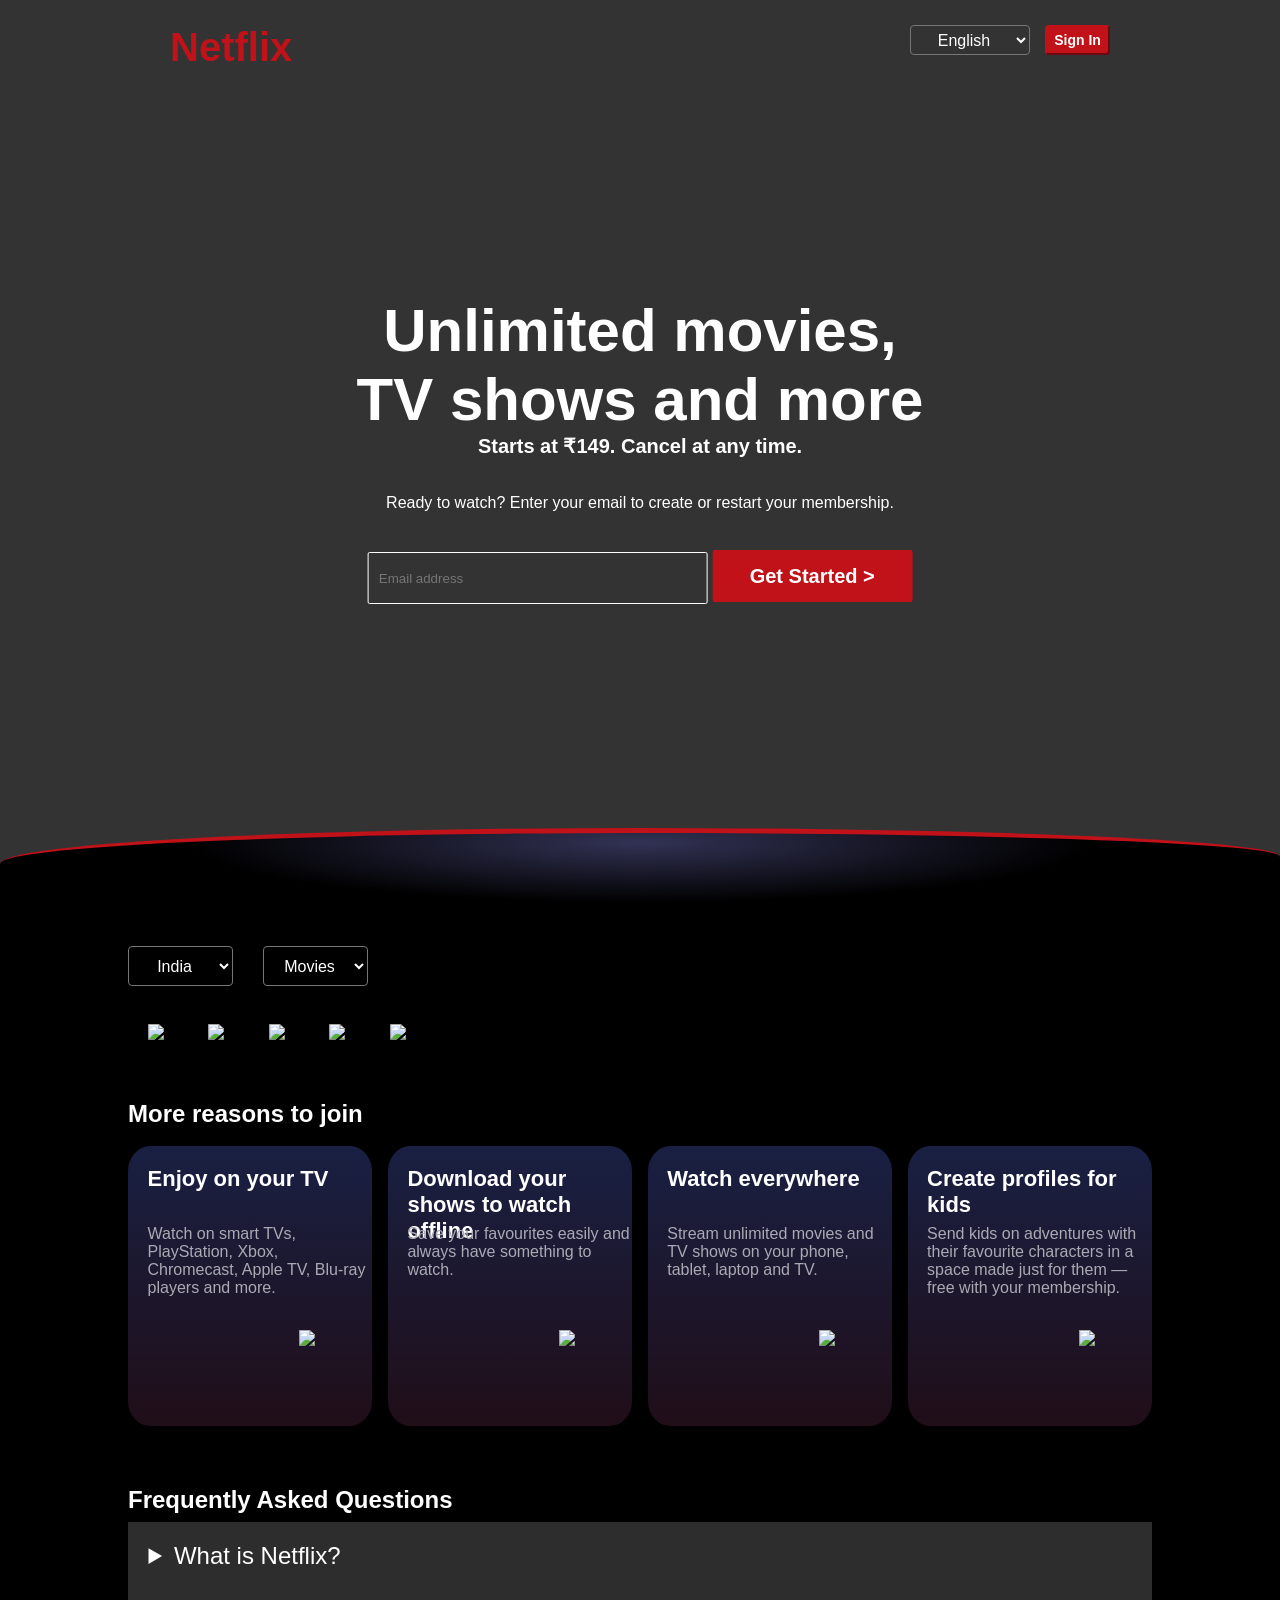
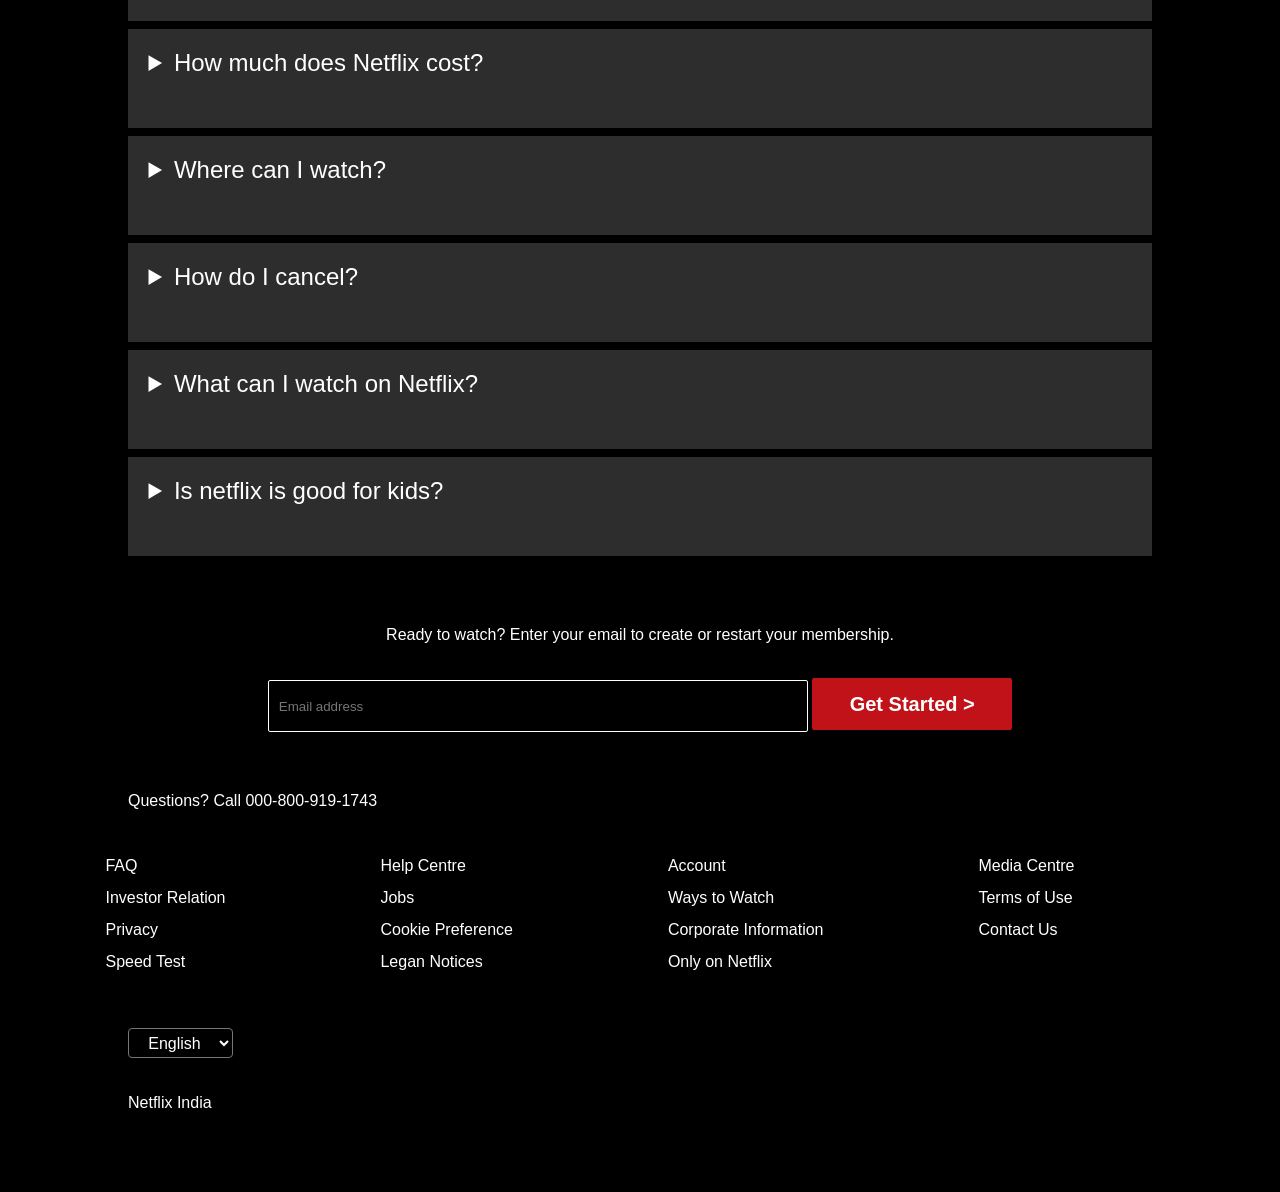
==== Index.html @ 8999e357 "new commit" ====
<!DOCTYPE html>
<html lang="en">
<head>
    <meta charset="UTF-8">
    <meta name="viewport" content="width=device-width, initial-scale=1.0">
    <title>Netflix</title>
    <link rel="stylesheet" href="index.css">
</head>

<body>
    <div id="banner">

    <nav id="header">
        <div id="logo">Netflix</div>
        <div class="language">
        <select>
            <option>English</option>
            <option>हिन्दी</option>
        </select>
        <input type="button" value="Sign In" name="button" id="menu-button">
        </div>
    </nav>   

    <div id="banner-content">
        <h1 id="main-heading">Unlimited movies,</br> TV shows and more</h1>
    </br>
        <h4>Starts at ₹149. Cancel at any time.</h4>
        </br> </br>    
        <p id="banner-paragraph">Ready to watch? Enter your email to create or restart your membership.</p>
        </br>
        <span class="banner-form">
            <input type ="email" name="email" placeholder="Email address" class="email">
            <input type ="button" value="Get Started >" name="button" class="form-button">
        </span>

        
    </div>
    </div>

    <div id="banner-bottom-line"></div>
    
    <div class="content-part">
        <div class="content-box">
            <h2>Trending Now</h2>
        </br>
            <div class="language">
            <select>
                <option>India</option>
                <option>Global</option>
            </select>
            <select>
                <option>Movies</option>
                <option>Tv Shows</option>
            </select>
            </div>
        </br>
            <div class="movie-card">
                <img src="https://occ-0-2483-3646.1.nflxso.net/dnm/api/v6/mAcAr9TxZIVbINe88xb3Teg5_OA/[base64].webp">
                <img src="https://occ-0-2483-3646.1.nflxso.net/dnm/api/v6/mAcAr9TxZIVbINe88xb3Teg5_OA/AAAABRh-gv1FQdodOSeMDRsLwy4WESuMjUaflt5lJieY8l_XVXnoZuabtBVmGfyYgqj-spmMyW62FOxFK-YxssQ-z5dmMEoTSre0Kdx8E6y74dzKprPzKEsvlsZONM8rQ4EQk0TF2OLJtz-Bc_hnwSblBS0TvIw4Xik5Iyk.webp">
                <img src="https://occ-0-2483-3646.1.nflxso.net/dnm/api/v6/mAcAr9TxZIVbINe88xb3Teg5_OA/[base64].webp">
                <img src="https://occ-0-2483-3646.1.nflxso.net/dnm/api/v6/mAcAr9TxZIVbINe88xb3Teg5_OA/[base64].webp">
                <img src="https://occ-0-2483-3646.1.nflxso.net/dnm/api/v6/mAcAr9TxZIVbINe88xb3Teg5_OA/[base64].webp">            
            </div>
        </br></br>
            <h2>More reasons to join</h2>
            </br>
            <div class="card-box">
                <div class="card">
                    <h3>Enjoy on your TV</h3>
                    <p>Watch on smart TVs, PlayStation, Xbox, Chromecast, Apple TV, Blu-ray players and more.</p>
                    <img src="https://cdn-icons-png.flaticon.com/128/3475/3475330.png">
                </div>
                <div class="card">
                    <h3>Download your shows to watch offline</h3>
                    <p>Save your favourites easily and always have something to watch.</p>
                    <img src="https://cdn-icons-png.flaticon.com/128/3475/3475148.png">
                </div>
                <div class="card">
                    <h3>Watch everywhere</h3>
                    <p>Stream unlimited movies and TV shows on your phone, tablet, laptop and TV.</p>
                    <img src="https://cdn-icons-png.flaticon.com/128/2961/2961034.png">
                </div>
                <div class="card">
                    <h3>Create profiles for kids</h3>
                    <p>Send kids on adventures with their favourite characters in a space made just for them — free with your membership.</p>
                    <img src="https://cdn-icons-png.flaticon.com/128/3470/3470253.png">
                </div>
            </div>
            <div class="faq-section">
                <h2>Frequently Asked Questions</h2>
                <div class="faq-container">
                    <details>
                        <summary class="faq-heading">What is Netflix?</summary>
                        <p>Netflix is a streaming service that offers a wide variety of award-winning TV shows, movies, anime, documentaries and more – on thousands of internet-connected devices. </br></br>
                            You can watch as much as you want, whenever you want, without a single ad – all for one low monthly price. There's always something new to discover, and new TV shows and movies are added every week!
                            </p>
                    </details>
                    <details>
                        <summary class="faq-heading">How much does Netflix cost?</summary>
                        <p>Watch Netflix on your smartphone, tablet, Smart TV, laptop, or streaming device, all for one fixed monthly fee. Plans range from ₹149 to ₹649 a month. No extra costs, no contracts.
                            </p>
                    </details>
                    <details>
                        <summary class="faq-heading">Where can I watch?</summary>
                        <p>Watch anywhere, anytime. Sign in with your Netflix account to watch instantly on the web at netflix.com from your personal computer or on any internet-connected device that offers the Netflix app, including smart TVs, smartphones, tablets, streaming media players and game consoles.
                        </br></br>
                            You can also download your favourite shows with the iOS or Android app. Use downloads to watch while you're on the go and without an internet connection. Take Netflix with you anywhere.</p>
                    </details>
                    <details>
                        <summary class="faq-heading">How do I cancel?</summary>
                        <p>Netflix is flexible. There are no annoying contracts and no commitments. You can easily cancel your account online in two clicks. There are no cancellation fees – start or stop your account anytime.</p>
                    </details>
                    <details>
                        <summary class="faq-heading">What can I watch on Netflix?</summary>
                        <p>Netflix has an extensive library of feature films, documentaries, TV shows, anime, award-winning Netflix originals, and more. Watch as much as you want, anytime you want.</p>
                    </details>
                    <details>
                        <summary class="faq-heading">Is netflix is good for kids?</summary>
                        <p>The Netflix Kids experience is included in your membership to give parents control while kids enjoy family-friendly TV shows and films in their own space.
                        </br></br>
                            Kids profiles come with PIN-protected parental controls that let you restrict the maturity rating of content kids can watch and block specific titles you don’t want kids to see.</p>
                    </details>
                        </div>
                        </div>
        <div id="footer-form">
        <div class="bottom-form">
            <p>Ready to watch? Enter your email to create or restart your membership.</p>
            <span class="banner-form">
                <input type ="email" name="email" placeholder="Email address" class="email">
                <input type ="button" value="Get Started >" name="button" class="form-button">
            </span>
        </div>
        </div>                  
        
        <div class="footer-part">
            <p>Questions? Call 000-800-919-1743</p>
            <footer>
            <ul class="footer-links">
                <li>FAQ</li>
                <li>Investor Relation</li>
                <li>Privacy</li>
                <li>Speed Test</li>
                </ul>
            <ul class="footer-links">
                <li>Help Centre</li>
                <li>Jobs</li>
                <li>Cookie Preference</li>
                <li>Legan Notices</li>
            </ul>
            <ul class="footer-links">
                <li>Account</li>
                <li>Ways to Watch</li>
                <li>Corporate Information</li>
                <li>Only on Netflix</li>
            </ul>
            <ul class="footer-links">
                <li>Media Centre</li>
                <li>Terms of Use</li>
                <li>Contact Us</li>
            </ul>
        </footer>
        </div>
        <div class="footer-language">
        <div class="language">
        <select>
            <option>English</option>
            <option>हिन्दी</option>
        </select>
        </div>
        </div>
    </br></br>
    <p style="padding-bottom: 5rem;">Netflix India</p>
        </div>
    </div>
    
</body>
</html>
---- index.css ----
*{
    color: white;
    font-family: 'Segoe UI', Tahoma, Geneva, Verdana, sans-serif;
    margin: 0;
    padding: 0;
    box-sizing: border-box;
}

#header{
    display: flex;
    justify-content: space-between;
    padding-left: 170px;
    padding-right: 170px;
    padding-top: 25px;
    
}

#logo{
    font-size: 40px;
    font-weight: bolder;
    font-family: etflix Sans, Helvetica Neue, Segoe UI, Roboto, Ubuntu, sans-serif;
    color:#C11119;
    z-index: 2;
}

.language {
    height: 30px;
    width: 200px;
    z-index: 3;
    display: flex;
    justify-content:space-between;
}

.language select {
    background: transparent;
    width: 120px;
    border-radius: 4px;
    font-size: 16px;

}

#menu-button {
    background-color: #C11119;
    font-size: 14px;
    font-weight: 600;
    border-radius: 4px;
    border-color: #C11119;
    width: 65px;
    
}

#banner{
    background-image: url(../Netflix\ Design/Netflix-Banner.jpg);
    background-repeat: no-repeat;
    background-size: cover;
    height: 100vh;
    position: relative;
    /* clip-path: polygon(50% 0%, 100% 0, 100% 100%, 72% 97%, 57% 96%, 40% 96%, 24% 97%, 0 100%, 0 0) */
}


#banner::before {
    content: '';
    position: absolute;
    top: 0;
    left: 0;
    width: 100%;
    height: 100%;
    background: rgba(0,0,0,0.8);
    z-index: 1;
}


#banner-content{
    text-align: center;
    position: absolute;
    z-index: 2;
    top: 50%;
    left: 50%;
    transform: translate(-50%, -50%);
}

#main-heading{
    font-size: 60px;
    font-weight: 900;
}

h4 {
    font-size: 20px;
    font-weight: 700;
    margin-top: -18px;
}

#banner-paragraph {
    font-size: 16px;
    font-weight: 400;
}

.banner-form .email {
    width: 340px;
    height: 52px;
    padding: 10px;
    border: 1px solid;
    border-radius: 2px;
    background-color: transparent;
}

.banner-form .form-button {
    width: 200px;
    height: 52px;
    margin-top: 20px; 
    border: none;
    border-radius: 2px;
    background-color: #C11119;
    font-size: 20px;
    font-weight: 700;
}

#banner-bottom-line {
    height: 100px;
    width: 100%;
    position: absolute;
    top: 92vh;
    border-top:5px solid #C11119;
    border-top-left-radius: 70% 50%;
    border-top-right-radius: 70% 40%;
    background-image: radial-gradient(ellipse at 50% 10%, rgb(50, 50, 85), black 50%);
    z-index: 3;
}

.content-part {
    height: auto;
    width: 100%;
    background-color: black;
}

.content-box{
    height: auto;
    width: 80%;
    margin: auto;
}

.content-box .language {
    width: 240px;
    height: 40px;
}

.content-box .language select {
    width: 105px;
}

.movie-card {
    width: 100%;
}

.movie-card img{
    gap: 20px;
    margin: 20px;
    border-radius: 5%;
}

.card-box {
    display: flex;
    gap: 1.5%;

}

.card {
    height: 280px;
    width: 300px; 
    background: linear-gradient(#192043, #200E18);
    border-radius: 9%;
}

.card h3 {
    margin: 8%;
    font-size: 22px;
    height: 40px;
}

.card p {
    margin-left: 8%;
    margin-top: 8%;
    color: #AAAAB4;
    height: 80px;
}

.card img {
    height: 70px;
    margin-left: 70%;
    margin-top: 10%;
}

.faq-section {
  margin-top: 60px;
}

.faq-container {
    display: inline;
    font-size: 24px;
}

.faq-container .faq-heading {
    margin-top: 8px;
    padding-top: 2%;
    padding-left: 2%;
    height: 11vh;
    width: 100%;
    background-color: #2D2D2D;
    cursor: pointer;
}

.faq-container p {
    background-color: #2D2D2D;
    margin-top: 0.2%;
    width: 100%;
    padding: 20px;
}

#footer-form {
    margin-top: 70px;
    text-align: center;
}

#footer-form .bottom-form .email {
    width: 540px;
}

#footer-form .bottom-form p {
    margin-bottom: 14px;
}

.footer-part {
    margin-top: 60px;
}

footer {
    display: flex;
    margin-top: 40px;
    justify-content: space-around;
    /* flex-wrap: wrap; */
    margin-left: -100px;

}

.footer-links {
    line-height: 2;
    list-style-type: none;
}

.footer-language {
    margin-top: 50px;
}

.footer-language .language {
    height: 30px;
}

.language select option {
    color: black;
    text-align: center;
}
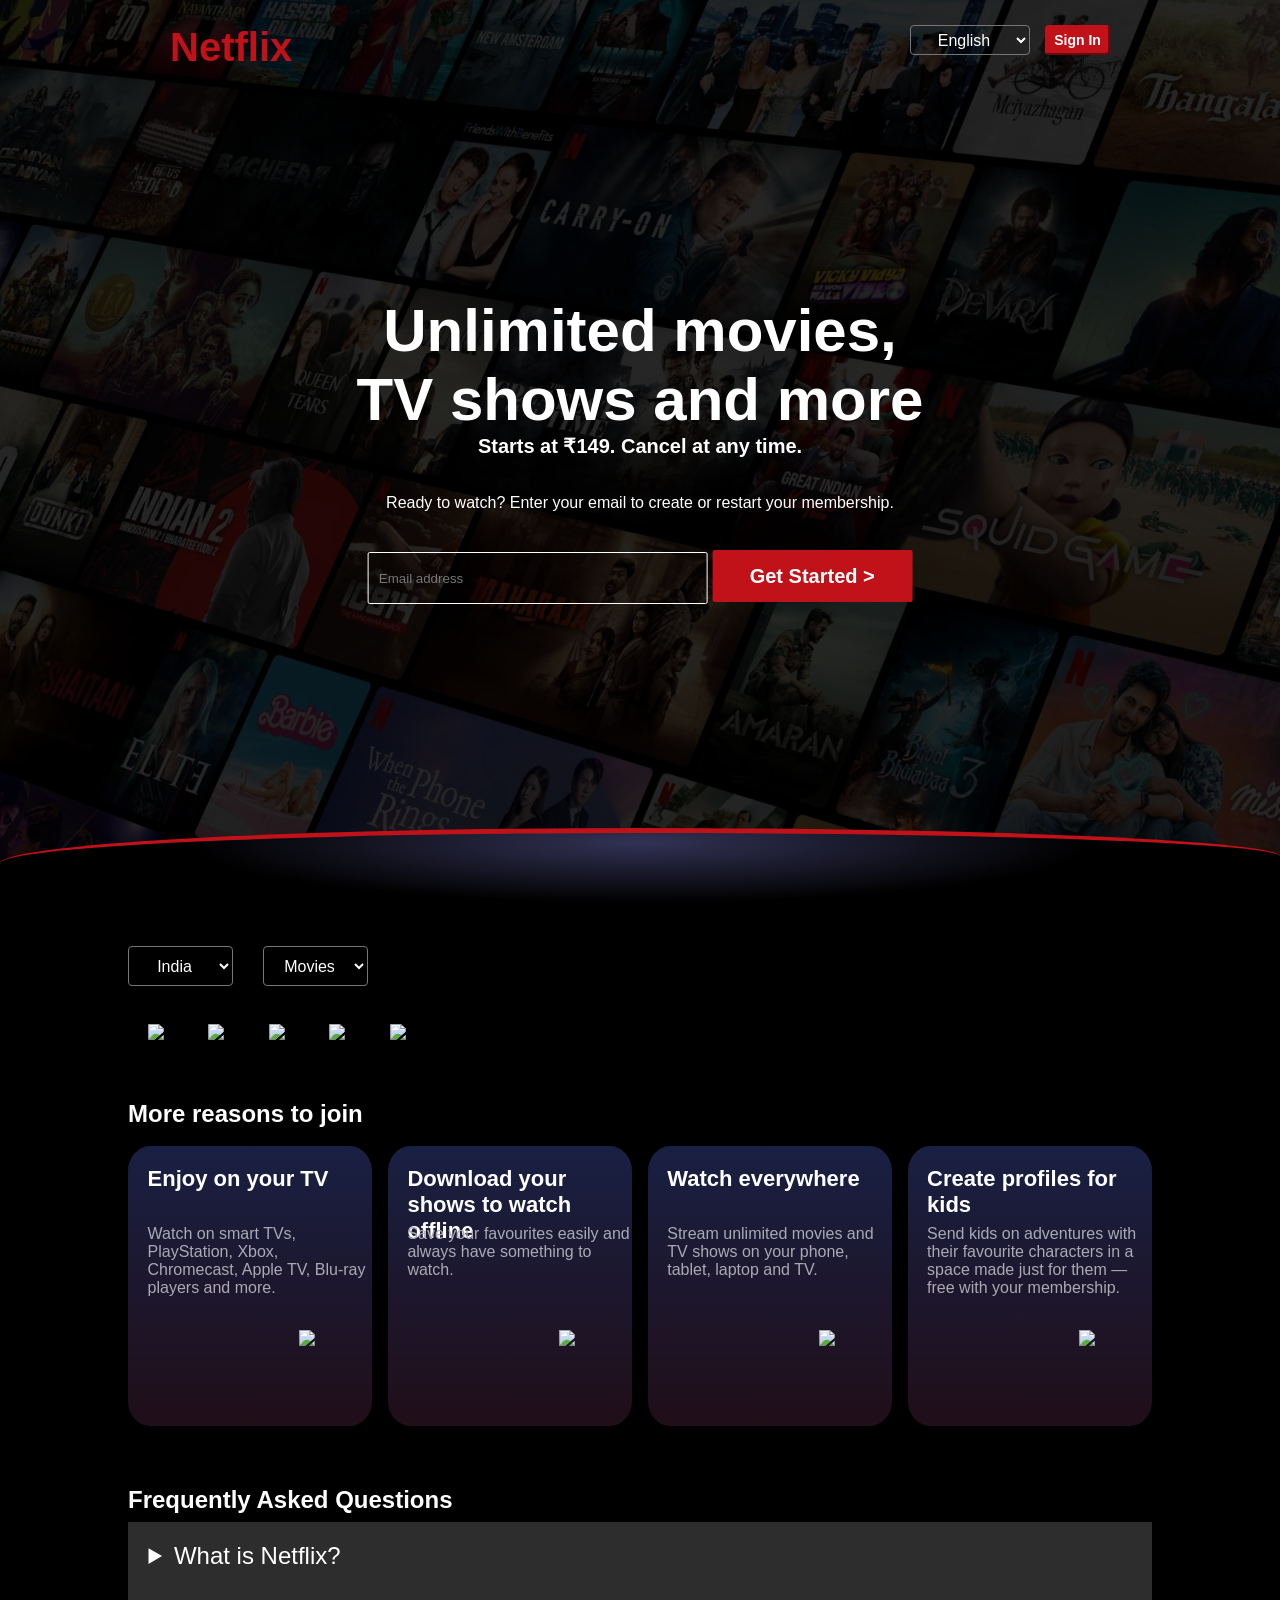
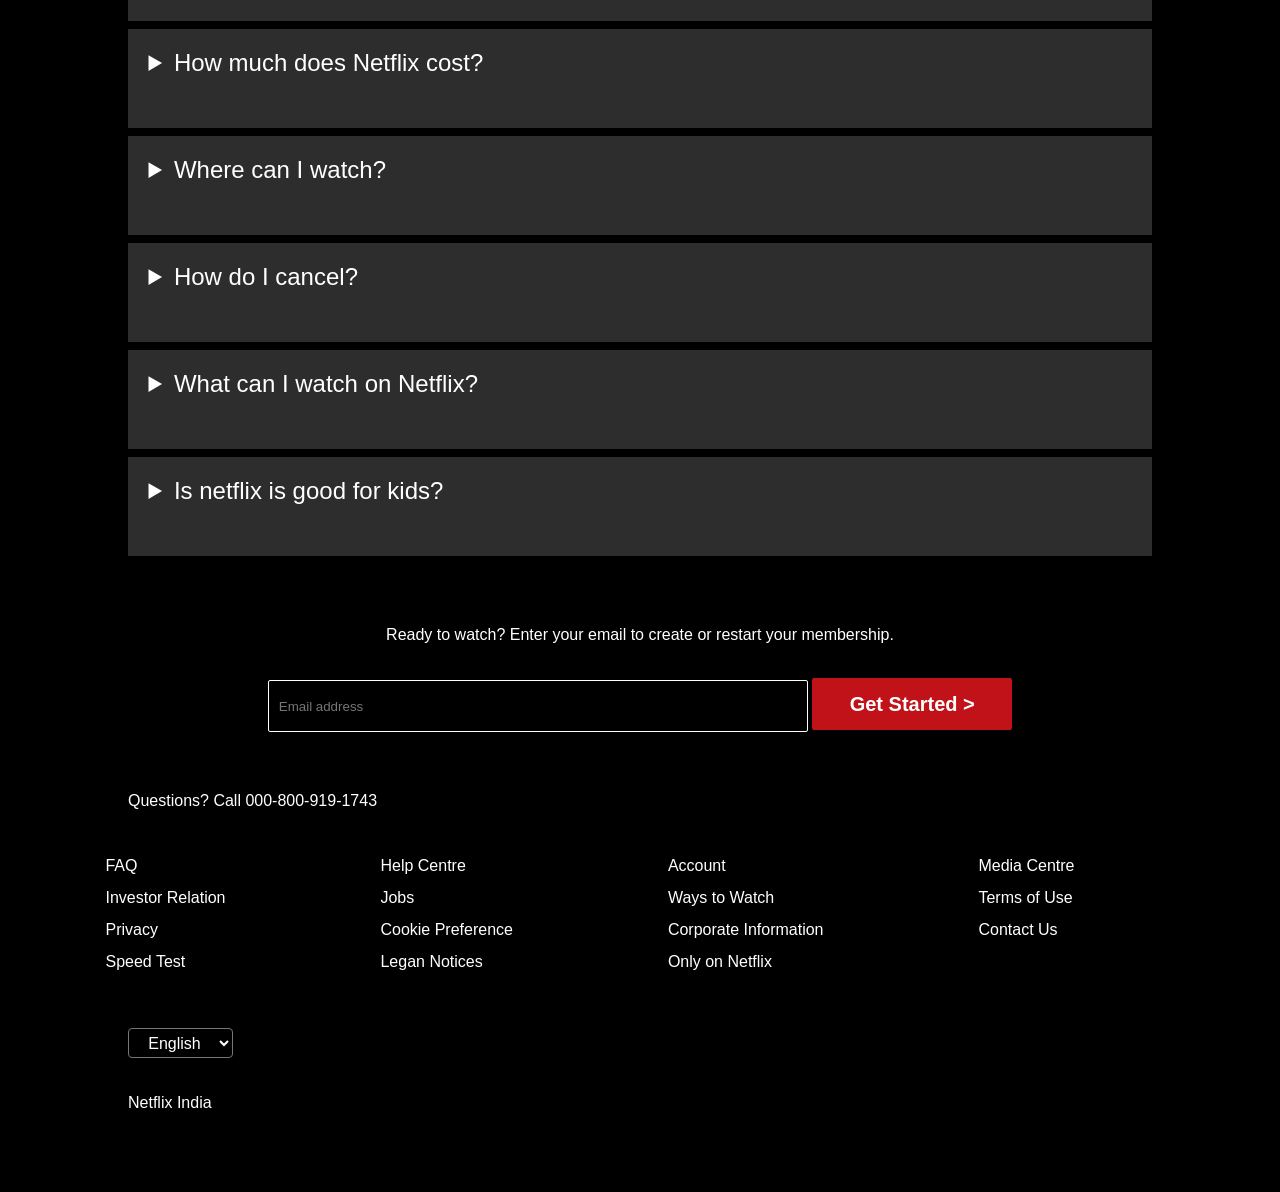
==== commit 71ae13af: "index update" ====
--- a/Index.html
+++ b/Index.html
@@ -4,7 +4,7 @@
     <meta charset="UTF-8">
     <meta name="viewport" content="width=device-width, initial-scale=1.0">
     <title>Netflix</title>
-    <link rel="stylesheet" href="index.css">
+    <link rel="stylesheet" href="style.css">
 </head>
 
 <body>
--- a/style.css
+++ b/style.css
@@ -0,0 +1,262 @@
+*{
+    color: white;
+    font-family: 'Segoe UI', Tahoma, Geneva, Verdana, sans-serif;
+    margin: 0;
+    padding: 0;
+    box-sizing: border-box;
+}
+
+#header{
+    display: flex;
+    justify-content: space-between;
+    padding-left: 170px;
+    padding-right: 170px;
+    padding-top: 25px;
+    
+}
+
+#logo{
+    font-size: 40px;
+    font-weight: bolder;
+    font-family: etflix Sans, Helvetica Neue, Segoe UI, Roboto, Ubuntu, sans-serif;
+    color:#C11119;
+    z-index: 2;
+}
+
+.language {
+    height: 30px;
+    width: 200px;
+    z-index: 3;
+    display: flex;
+    justify-content:space-between;
+}
+
+.language select {
+    background: transparent;
+    width: 120px;
+    border-radius: 4px;
+    font-size: 16px;
+
+}
+
+#menu-button {
+    background-color: #C11119;
+    font-size: 14px;
+    font-weight: 600;
+    border-radius: 4px;
+    border-color: #C11119;
+    width: 65px;
+    
+}
+
+#banner{
+    background-image: url(Netflix-Banner.jpg);
+    background-repeat: no-repeat;
+    background-size: cover;
+    height: 100vh;
+    position: relative;
+    /* clip-path: polygon(50% 0%, 100% 0, 100% 100%, 72% 97%, 57% 96%, 40% 96%, 24% 97%, 0 100%, 0 0) */
+}
+
+
+#banner::before {
+    content: '';
+    position: absolute;
+    top: 0;
+    left: 0;
+    width: 100%;
+    height: 100%;
+    background: rgba(0,0,0,0.8);
+    z-index: 1;
+}
+
+
+#banner-content{
+    text-align: center;
+    position: absolute;
+    z-index: 2;
+    top: 50%;
+    left: 50%;
+    transform: translate(-50%, -50%);
+}
+
+#main-heading{
+    font-size: 60px;
+    font-weight: 900;
+}
+
+h4 {
+    font-size: 20px;
+    font-weight: 700;
+    margin-top: -18px;
+}
+
+#banner-paragraph {
+    font-size: 16px;
+    font-weight: 400;
+}
+
+.banner-form .email {
+    width: 340px;
+    height: 52px;
+    padding: 10px;
+    border: 1px solid;
+    border-radius: 2px;
+    background-color: transparent;
+}
+
+.banner-form .form-button {
+    width: 200px;
+    height: 52px;
+    margin-top: 20px; 
+    border: none;
+    border-radius: 2px;
+    background-color: #C11119;
+    font-size: 20px;
+    font-weight: 700;
+}
+
+#banner-bottom-line {
+    height: 100px;
+    width: 100%;
+    position: absolute;
+    top: 92vh;
+    border-top:5px solid #C11119;
+    border-top-left-radius: 70% 50%;
+    border-top-right-radius: 70% 40%;
+    background-image: radial-gradient(ellipse at 50% 10%, rgb(50, 50, 85), black 50%);
+    z-index: 3;
+}
+
+.content-part {
+    height: auto;
+    width: 100%;
+    background-color: black;
+}
+
+.content-box{
+    height: auto;
+    width: 80%;
+    margin: auto;
+}
+
+.content-box .language {
+    width: 240px;
+    height: 40px;
+}
+
+.content-box .language select {
+    width: 105px;
+}
+
+.movie-card {
+    width: 100%;
+}
+
+.movie-card img{
+    gap: 20px;
+    margin: 20px;
+    border-radius: 5%;
+}
+
+.card-box {
+    display: flex;
+    gap: 1.5%;
+
+}
+
+.card {
+    height: 280px;
+    width: 300px; 
+    background: linear-gradient(#192043, #200E18);
+    border-radius: 9%;
+}
+
+.card h3 {
+    margin: 8%;
+    font-size: 22px;
+    height: 40px;
+}
+
+.card p {
+    margin-left: 8%;
+    margin-top: 8%;
+    color: #AAAAB4;
+    height: 80px;
+}
+
+.card img {
+    height: 70px;
+    margin-left: 70%;
+    margin-top: 10%;
+}
+
+.faq-section {
+  margin-top: 60px;
+}
+
+.faq-container {
+    display: inline;
+    font-size: 24px;
+}
+
+.faq-container .faq-heading {
+    margin-top: 8px;
+    padding-top: 2%;
+    padding-left: 2%;
+    height: 11vh;
+    width: 100%;
+    background-color: #2D2D2D;
+    cursor: pointer;
+}
+
+.faq-container p {
+    background-color: #2D2D2D;
+    margin-top: 0.2%;
+    width: 100%;
+    padding: 20px;
+}
+
+#footer-form {
+    margin-top: 70px;
+    text-align: center;
+}
+
+#footer-form .bottom-form .email {
+    width: 540px;
+}
+
+#footer-form .bottom-form p {
+    margin-bottom: 14px;
+}
+
+.footer-part {
+    margin-top: 60px;
+}
+
+footer {
+    display: flex;
+    margin-top: 40px;
+    justify-content: space-around;
+    /* flex-wrap: wrap; */
+    margin-left: -100px;
+
+}
+
+.footer-links {
+    line-height: 2;
+    list-style-type: none;
+}
+
+.footer-language {
+    margin-top: 50px;
+}
+
+.footer-language .language {
+    height: 30px;
+}
+
+.language select option {
+    color: black;
+    text-align: center;
+}
